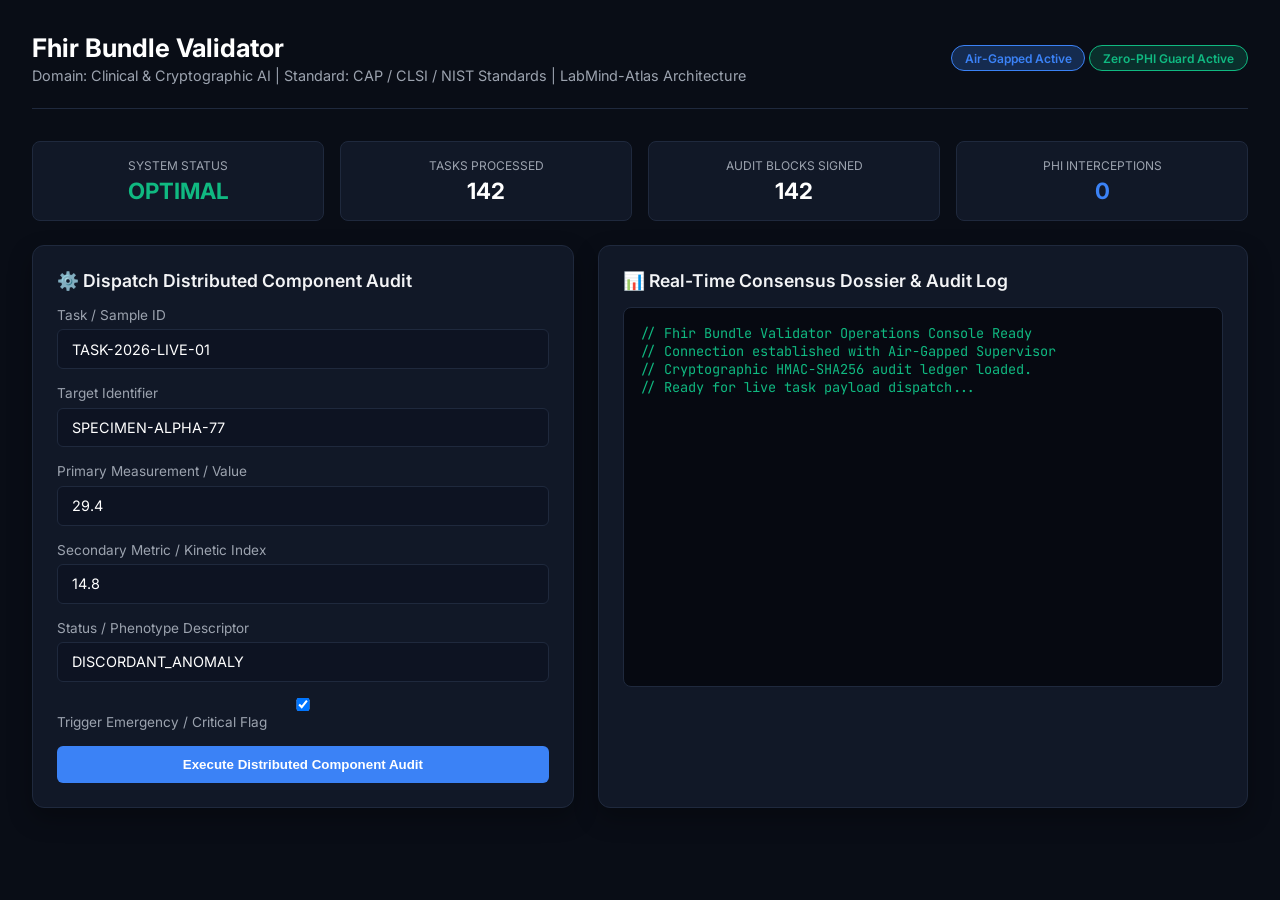
==== web/index.html @ 2ad02742 "Initial Commit" ====
<!DOCTYPE html>
<html lang="en">
<head>
    <meta charset="UTF-8">
    <meta name="viewport" content="width=device-width, initial-scale=1.0">
    <title>Fhir Bundle Validator — Operations Console</title>
    <link href="https://fonts.googleapis.com/css2?family=Inter:wght@300;400;600;700&family=JetBrains+Mono:wght@400;600&display=swap" rel="stylesheet">
    <style>
        :root {
            --bg: #090d16;
            --card: #111827;
            --border: #1f293d;
            --accent: #3b82f6;
            --accent-glow: rgba(59, 130, 246, 0.25);
            --text: #f3f4f6;
            --text-muted: #9ca3af;
            --danger: #ef4444;
            --warning: #f59e0b;
            --success: #10b981;
        }
        * { box-sizing: border-box; margin: 0; padding: 0; }
        body {
            font-family: 'Inter', sans-serif;
            background: var(--bg);
            color: var(--text);
            padding: 2rem;
            min-height: 100vh;
        }
        .header {
            display: flex;
            justify-content: space-between;
            align-items: center;
            border-bottom: 1px solid var(--border);
            padding-bottom: 1.5rem;
            margin-bottom: 2rem;
        }
        .header-title h1 { font-size: 1.6rem; font-weight: 700; color: #fff; }
        .header-title p { color: var(--text-muted); font-size: 0.9rem; margin-top: 0.25rem; }
        .badge {
            display: inline-block;
            padding: 0.3rem 0.8rem;
            border-radius: 9999px;
            font-size: 0.75rem;
            font-weight: 600;
            background: var(--accent-glow);
            color: var(--accent);
            border: 1px solid var(--accent);
        }
        .grid {
            display: grid;
            grid-template-columns: 1fr 1.2fr;
            gap: 1.5rem;
        }
        .card {
            background: var(--card);
            border: 1px solid var(--border);
            border-radius: 12px;
            padding: 1.5rem;
            box-shadow: 0 10px 25px rgba(0,0,0,0.3);
        }
        .card h2 {
            font-size: 1.1rem;
            font-weight: 600;
            margin-bottom: 1rem;
            display: flex;
            align-items: center;
            gap: 0.5rem;
        }
        .form-group { margin-bottom: 1rem; }
        label { display: block; font-size: 0.85rem; color: var(--text-muted); margin-bottom: 0.4rem; }
        input, select, textarea {
            width: 100%;
            padding: 0.65rem 0.9rem;
            background: #0d1322;
            border: 1px solid var(--border);
            border-radius: 6px;
            color: #fff;
            font-family: inherit;
            font-size: 0.9rem;
        }
        input:focus, textarea:focus { outline: none; border-color: var(--accent); }
        .btn {
            background: var(--accent);
            color: #fff;
            border: none;
            padding: 0.7rem 1.4rem;
            border-radius: 6px;
            font-weight: 600;
            cursor: pointer;
            transition: 0.2s;
            width: 100%;
        }
        .btn:hover { background: #2563eb; }
        .terminal {
            background: #060911;
            border: 1px solid var(--border);
            border-radius: 8px;
            padding: 1rem;
            font-family: 'JetBrains Mono', monospace;
            font-size: 0.85rem;
            color: #10b981;
            height: 380px;
            overflow-y: auto;
            white-space: pre-wrap;
        }
        .metrics-bar {
            display: grid;
            grid-template-columns: repeat(4, 1fr);
            gap: 1rem;
            margin-bottom: 1.5rem;
        }
        .metric-box {
            background: var(--card);
            border: 1px solid var(--border);
            border-radius: 8px;
            padding: 1rem;
            text-align: center;
        }
        .metric-val { font-size: 1.4rem; font-weight: 700; color: #fff; margin-top: 0.25rem; }
        .metric-label { font-size: 0.75rem; color: var(--text-muted); text-transform: uppercase; }
    </style>
</head>
<body>

    <div class="header">
        <div class="header-title">
            <h1>Fhir Bundle Validator</h1>
            <p>Domain: Clinical & Cryptographic AI | Standard: CAP / CLSI / NIST Standards | LabMind-Atlas Architecture</p>
        </div>
        <div>
            <span class="badge">Air-Gapped Active</span>
            <span class="badge" style="background: rgba(16,185,129,0.2); color: #10b981; border-color: #10b981;">Zero-PHI Guard Active</span>
        </div>
    </div>

    <div class="metrics-bar">
        <div class="metric-box">
            <div class="metric-label">System Status</div>
            <div class="metric-val" style="color: var(--success);" id="m-status">OPTIMAL</div>
        </div>
        <div class="metric-box">
            <div class="metric-label">Tasks Processed</div>
            <div class="metric-val" id="m-tasks">142</div>
        </div>
        <div class="metric-box">
            <div class="metric-label">Audit Blocks Signed</div>
            <div class="metric-val" id="m-audit">142</div>
        </div>
        <div class="metric-box">
            <div class="metric-label">PHI Interceptions</div>
            <div class="metric-val" style="color: var(--accent);" id="m-phi">0</div>
        </div>
    </div>

    <div class="grid">
        <div class="card">
            <h2>⚙️ Dispatch Distributed Component Audit</h2>
            <div class="form-group">
                <label>Task / Sample ID</label>
                <input type="text" id="task_id" value="TASK-2026-LIVE-01">
            </div>
            <div class="form-group">
                <label>Target Identifier</label>
                <input type="text" id="target_id" value="SPECIMEN-ALPHA-77">
            </div>
            <div class="form-group">
                <label>Primary Measurement / Value</label>
                <input type="number" id="primary_metric" value="29.4" step="0.1">
            </div>
            <div class="form-group">
                <label>Secondary Metric / Kinetic Index</label>
                <input type="number" id="secondary_metric" value="14.8" step="0.1">
            </div>
            <div class="form-group">
                <label>Status / Phenotype Descriptor</label>
                <input type="text" id="status_descriptor" value="DISCORDANT_ANOMALY">
            </div>
            <div class="form-group">
                <label><input type="checkbox" id="is_critical" checked> Trigger Emergency / Critical Flag</label>
            </div>
            <button class="btn" onclick="runAudit()">Execute Distributed Component Audit</button>
        </div>

        <div class="card">
            <h2>📊 Real-Time Consensus Dossier & Audit Log</h2>
            <div class="terminal" id="outputConsole">// Fhir Bundle Validator Operations Console Ready
// Connection established with Air-Gapped Supervisor
// Cryptographic HMAC-SHA256 audit ledger loaded.
// Ready for live task payload dispatch...</div>
        </div>
    </div>

    <script>
        async function runAudit() {
            const consoleEl = document.getElementById('outputConsole');
            consoleEl.innerText = "// Dispatching task across specialized workers...
// Invoking InvariantQCWorker, SafetyEscalationWorker, ProtocolWorker...";

            const payload = {
                task_id: document.getElementById('task_id').value,
                target_identifier: document.getElementById('target_id').value,
                primary_metric: parseFloat(document.getElementById('primary_metric').value),
                secondary_metric: parseFloat(document.getElementById('secondary_metric').value),
                status_descriptor: document.getElementById('status_descriptor').value,
                is_critical_flag: document.getElementById('is_critical').checked
            };

            try {
                const res = await fetch('/api/audit', {
                    method: 'POST',
                    headers: { 'Content-Type': 'application/json' },
                    body: JSON.stringify(payload)
                });
                const data = await res.json();
                consoleEl.innerText = JSON.stringify(data, null, 2);
                document.getElementById('m-tasks').innerText = parseInt(document.getElementById('m-tasks').innerText) + 1;
                document.getElementById('m-audit').innerText = parseInt(document.getElementById('m-audit').innerText) + 1;
            } catch (err) {
                consoleEl.innerText = "// Offline / Simulation Output:\n" + JSON.stringify({
                    dossier_id: "DOSSIER-SIM-" + Math.floor(Math.random()*10000),
                    system: "fhir-bundle-validator",
                    domain: "Clinical & Cryptographic AI",
                    task_id: payload.task_id,
                    overall_urgency: payload.is_critical_flag ? "CRITICAL_STAT_PANIC" : "ELEVATED_RISK",
                    integrity_status: "DISCORDANT_ANOMALY",
                    alerts: [
                        { worker: "InvariantQCWorker", alert: "Primary metric exceeds upper reference bound" },
                        { worker: "SafetyEscalationWorker", alert: "Critical emergency interlock flag active" }
                    ],
                    audit_hash: "HMAC_SHA256_e83f9a72b941d6c381f9"
                }, null, 2);
            }
        }
    </script>
</body>
</html>
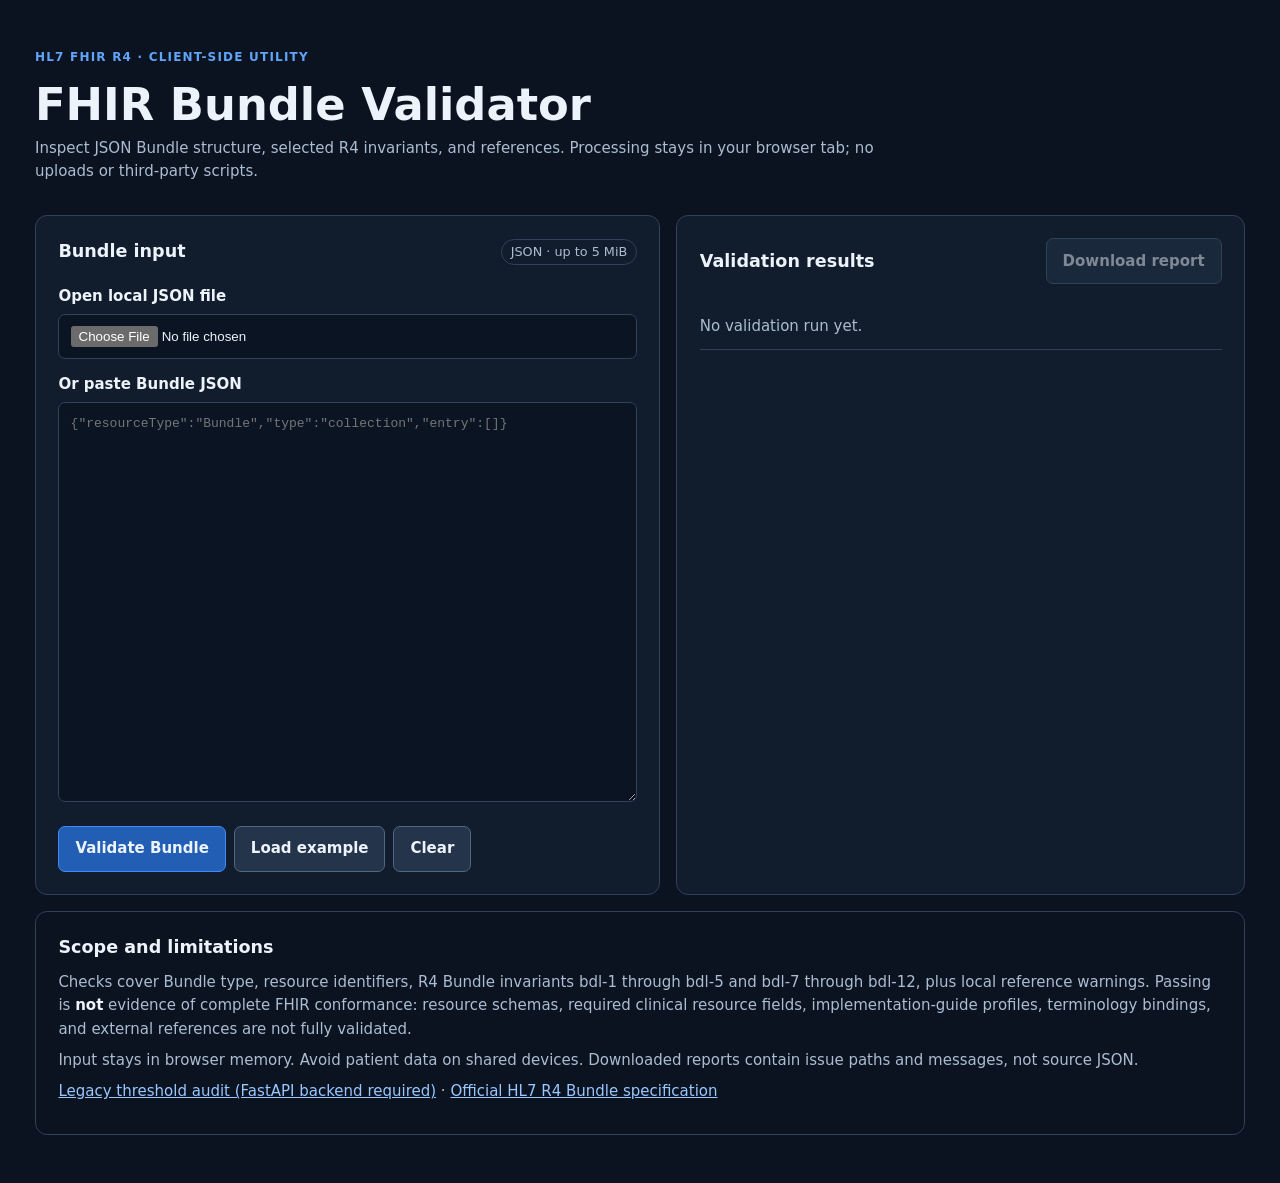
==== commit 644d117b: "feat: make FHIR R4 Bundle validation the default web workflow" ====
--- a/web/index.html
+++ b/web/index.html
@@ -1,236 +1,28 @@
-<!DOCTYPE html>
-<html lang="en">
-<head>
-    <meta charset="UTF-8">
-    <meta name="viewport" content="width=device-width, initial-scale=1.0">
-    <title>Fhir Bundle Validator — Operations Console</title>
-    <link href="https://fonts.googleapis.com/css2?family=Inter:wght@300;400;600;700&family=JetBrains+Mono:wght@400;600&display=swap" rel="stylesheet">
-    <style>
-        :root {
-            --bg: #090d16;
-            --card: #111827;
-            --border: #1f293d;
-            --accent: #3b82f6;
-            --accent-glow: rgba(59, 130, 246, 0.25);
-            --text: #f3f4f6;
-            --text-muted: #9ca3af;
-            --danger: #ef4444;
-            --warning: #f59e0b;
-            --success: #10b981;
-        }
-        * { box-sizing: border-box; margin: 0; padding: 0; }
-        body {
-            font-family: 'Inter', sans-serif;
-            background: var(--bg);
-            color: var(--text);
-            padding: 2rem;
-            min-height: 100vh;
-        }
-        .header {
-            display: flex;
-            justify-content: space-between;
-            align-items: center;
-            border-bottom: 1px solid var(--border);
-            padding-bottom: 1.5rem;
-            margin-bottom: 2rem;
-        }
-        .header-title h1 { font-size: 1.6rem; font-weight: 700; color: #fff; }
-        .header-title p { color: var(--text-muted); font-size: 0.9rem; margin-top: 0.25rem; }
-        .badge {
-            display: inline-block;
-            padding: 0.3rem 0.8rem;
-            border-radius: 9999px;
-            font-size: 0.75rem;
-            font-weight: 600;
-            background: var(--accent-glow);
-            color: var(--accent);
-            border: 1px solid var(--accent);
-        }
-        .grid {
-            display: grid;
-            grid-template-columns: 1fr 1.2fr;
-            gap: 1.5rem;
-        }
-        .card {
-            background: var(--card);
-            border: 1px solid var(--border);
-            border-radius: 12px;
-            padding: 1.5rem;
-            box-shadow: 0 10px 25px rgba(0,0,0,0.3);
-        }
-        .card h2 {
-            font-size: 1.1rem;
-            font-weight: 600;
-            margin-bottom: 1rem;
-            display: flex;
-            align-items: center;
-            gap: 0.5rem;
-        }
-        .form-group { margin-bottom: 1rem; }
-        label { display: block; font-size: 0.85rem; color: var(--text-muted); margin-bottom: 0.4rem; }
-        input, select, textarea {
-            width: 100%;
-            padding: 0.65rem 0.9rem;
-            background: #0d1322;
-            border: 1px solid var(--border);
-            border-radius: 6px;
-            color: #fff;
-            font-family: inherit;
-            font-size: 0.9rem;
-        }
-        input:focus, textarea:focus { outline: none; border-color: var(--accent); }
-        .btn {
-            background: var(--accent);
-            color: #fff;
-            border: none;
-            padding: 0.7rem 1.4rem;
-            border-radius: 6px;
-            font-weight: 600;
-            cursor: pointer;
-            transition: 0.2s;
-            width: 100%;
-        }
-        .btn:hover { background: #2563eb; }
-        .terminal {
-            background: #060911;
-            border: 1px solid var(--border);
-            border-radius: 8px;
-            padding: 1rem;
-            font-family: 'JetBrains Mono', monospace;
-            font-size: 0.85rem;
-            color: #10b981;
-            height: 380px;
-            overflow-y: auto;
-            white-space: pre-wrap;
-        }
-        .metrics-bar {
-            display: grid;
-            grid-template-columns: repeat(4, 1fr);
-            gap: 1rem;
-            margin-bottom: 1.5rem;
-        }
-        .metric-box {
-            background: var(--card);
-            border: 1px solid var(--border);
-            border-radius: 8px;
-            padding: 1rem;
-            text-align: center;
-        }
-        .metric-val { font-size: 1.4rem; font-weight: 700; color: #fff; margin-top: 0.25rem; }
-        .metric-label { font-size: 0.75rem; color: var(--text-muted); text-transform: uppercase; }
-    </style>
-</head>
-<body>
-
-    <div class="header">
-        <div class="header-title">
-            <h1>Fhir Bundle Validator</h1>
-            <p>Domain: Clinical & Cryptographic AI | Standard: CAP / CLSI / NIST Standards | LabMind-Atlas Architecture</p>
-        </div>
-        <div>
-            <span class="badge">Air-Gapped Active</span>
-            <span class="badge" style="background: rgba(16,185,129,0.2); color: #10b981; border-color: #10b981;">Zero-PHI Guard Active</span>
-        </div>
-    </div>
-
-    <div class="metrics-bar">
-        <div class="metric-box">
-            <div class="metric-label">System Status</div>
-            <div class="metric-val" style="color: var(--success);" id="m-status">OPTIMAL</div>
-        </div>
-        <div class="metric-box">
-            <div class="metric-label">Tasks Processed</div>
-            <div class="metric-val" id="m-tasks">142</div>
-        </div>
-        <div class="metric-box">
-            <div class="metric-label">Audit Blocks Signed</div>
-            <div class="metric-val" id="m-audit">142</div>
-        </div>
-        <div class="metric-box">
-            <div class="metric-label">PHI Interceptions</div>
-            <div class="metric-val" style="color: var(--accent);" id="m-phi">0</div>
-        </div>
-    </div>
-
-    <div class="grid">
-        <div class="card">
-            <h2>⚙️ Dispatch Distributed Component Audit</h2>
-            <div class="form-group">
-                <label>Task / Sample ID</label>
-                <input type="text" id="task_id" value="TASK-2026-LIVE-01">
-            </div>
-            <div class="form-group">
-                <label>Target Identifier</label>
-                <input type="text" id="target_id" value="SPECIMEN-ALPHA-77">
-            </div>
-            <div class="form-group">
-                <label>Primary Measurement / Value</label>
-                <input type="number" id="primary_metric" value="29.4" step="0.1">
-            </div>
-            <div class="form-group">
-                <label>Secondary Metric / Kinetic Index</label>
-                <input type="number" id="secondary_metric" value="14.8" step="0.1">
-            </div>
-            <div class="form-group">
-                <label>Status / Phenotype Descriptor</label>
-                <input type="text" id="status_descriptor" value="DISCORDANT_ANOMALY">
-            </div>
-            <div class="form-group">
-                <label><input type="checkbox" id="is_critical" checked> Trigger Emergency / Critical Flag</label>
-            </div>
-            <button class="btn" onclick="runAudit()">Execute Distributed Component Audit</button>
-        </div>
-
-        <div class="card">
-            <h2>📊 Real-Time Consensus Dossier & Audit Log</h2>
-            <div class="terminal" id="outputConsole">// Fhir Bundle Validator Operations Console Ready
-// Connection established with Air-Gapped Supervisor
-// Cryptographic HMAC-SHA256 audit ledger loaded.
-// Ready for live task payload dispatch...</div>
-        </div>
-    </div>
-
-    <script>
-        async function runAudit() {
-            const consoleEl = document.getElementById('outputConsole');
-            consoleEl.innerText = "// Dispatching task across specialized workers...
-// Invoking InvariantQCWorker, SafetyEscalationWorker, ProtocolWorker...";
-
-            const payload = {
-                task_id: document.getElementById('task_id').value,
-                target_identifier: document.getElementById('target_id').value,
-                primary_metric: parseFloat(document.getElementById('primary_metric').value),
-                secondary_metric: parseFloat(document.getElementById('secondary_metric').value),
-                status_descriptor: document.getElementById('status_descriptor').value,
-                is_critical_flag: document.getElementById('is_critical').checked
-            };
-
-            try {
-                const res = await fetch('/api/audit', {
-                    method: 'POST',
-                    headers: { 'Content-Type': 'application/json' },
-                    body: JSON.stringify(payload)
-                });
-                const data = await res.json();
-                consoleEl.innerText = JSON.stringify(data, null, 2);
-                document.getElementById('m-tasks').innerText = parseInt(document.getElementById('m-tasks').innerText) + 1;
-                document.getElementById('m-audit').innerText = parseInt(document.getElementById('m-audit').innerText) + 1;
-            } catch (err) {
-                consoleEl.innerText = "// Offline / Simulation Output:\n" + JSON.stringify({
-                    dossier_id: "DOSSIER-SIM-" + Math.floor(Math.random()*10000),
-                    system: "fhir-bundle-validator",
-                    domain: "Clinical & Cryptographic AI",
-                    task_id: payload.task_id,
-                    overall_urgency: payload.is_critical_flag ? "CRITICAL_STAT_PANIC" : "ELEVATED_RISK",
-                    integrity_status: "DISCORDANT_ANOMALY",
-                    alerts: [
-                        { worker: "InvariantQCWorker", alert: "Primary metric exceeds upper reference bound" },
-                        { worker: "SafetyEscalationWorker", alert: "Critical emergency interlock flag active" }
-                    ],
-                    audit_hash: "HMAC_SHA256_e83f9a72b941d6c381f9"
-                }, null, 2);
-            }
-        }
-    </script>
-</body>
-</html>
+<!doctype html>
+<html lang="en"><head>
+<meta charset="utf-8"><meta name="viewport" content="width=device-width, initial-scale=1">
+<title>FHIR R4 Bundle Validator</title>
+<meta name="description" content="In-browser structural validation of FHIR R4 JSON Bundles.">
+<link rel="stylesheet" href="style.css">
+<script defer src="validator.js"></script><script defer src="app.js"></script>
+</head><body><main class="shell">
+<header><p class="eyebrow">HL7 FHIR R4 · Client-side utility</p>
+<h1>FHIR Bundle Validator</h1>
+<p class="lead">Inspect JSON Bundle structure, selected R4 invariants, and references. Processing stays in your browser tab; no uploads or third-party scripts.</p></header>
+<div class="layout">
+<section class="panel" aria-labelledby="input-title">
+<div class="section-heading"><h2 id="input-title">Bundle input</h2><span class="pill">JSON · up to 5 MiB</span></div>
+<label for="file">Open local JSON file</label><input id="file" type="file" accept=".json,application/json">
+<label for="payload">Or paste Bundle JSON</label>
+<textarea id="payload" spellcheck="false" placeholder='{"resourceType":"Bundle","type":"collection","entry":[]}'></textarea>
+<div class="actions"><button id="validate" class="primary">Validate Bundle</button><button id="sample">Load example</button><button id="clear">Clear</button></div>
+</section><section class="panel" aria-labelledby="results-title">
+<div class="section-heading"><h2 id="results-title">Validation results</h2><button id="download" disabled>Download report</button></div>
+<p id="summary" role="status" aria-live="polite">No validation run yet.</p>
+<ul id="results" class="issues" aria-label="Validation issues"></ul>
+</section></div>
+<section class="note" aria-labelledby="scope-title"><h2 id="scope-title">Scope and limitations</h2>
+<p>Checks cover Bundle type, resource identifiers, R4 Bundle invariants bdl-1 through bdl-5 and bdl-7 through bdl-12, plus local reference warnings. Passing is <strong>not</strong> evidence of complete FHIR conformance: resource schemas, required clinical resource fields, implementation-guide profiles, terminology bindings, and external references are not fully validated.</p>
+<p>Input stays in browser memory. Avoid patient data on shared devices. Downloaded reports contain issue paths and messages, not source JSON.</p>
+<p><a href="audit.html">Legacy threshold audit (FastAPI backend required)</a> · <a href="https://hl7.org/fhir/R4/bundle.html" target="_blank" rel="noopener noreferrer">Official HL7 R4 Bundle specification</a></p>
+</section></main></body></html>
--- a/web/style.css
+++ b/web/style.css
@@ -0,0 +1,2 @@
+:root{color-scheme:dark;--bg:#0b1220;--panel:#111c2d;--edge:#304158;--text:#edf3fa;--muted:#abbdd0;--blue:#60a5fa;--red:#ff8996;--amber:#ffcd74}
+*{box-sizing:border-box}body{margin:0;background:var(--bg);color:var(--text);font:15px/1.55 system-ui,-apple-system,Segoe UI,sans-serif}.shell{max-width:1250px;margin:auto;padding:2.25rem 1.25rem 3rem}h1{font-size:clamp(1.8rem,4vw,2.8rem);margin:.1rem 0 .4rem;line-height:1.15}h2{font-size:1.1rem;margin:0}.eyebrow{color:var(--blue);letter-spacing:.1em;font-size:.75rem;font-weight:700;text-transform:uppercase}.lead{max-width:850px;color:var(--muted);margin:.3rem 0 2rem}.layout{display:grid;grid-template-columns:1.1fr 1fr;gap:1rem}.panel,.note{border:1px solid var(--edge);background:var(--panel);border-radius:12px;padding:1.4rem;min-width:0}.section-heading{display:flex;justify-content:space-between;align-items:center;gap:.6rem;margin-bottom:1.2rem;flex-wrap:wrap}.pill{color:var(--muted);border:1px solid var(--edge);border-radius:50px;padding:.12rem .55rem;font-size:.8rem}label{display:block;font-weight:600;margin:.9rem 0 .35rem}input[type=file],textarea{width:100%;border:1px solid var(--edge);border-radius:7px;background:#0b1423;color:var(--text);padding:.7rem}textarea{min-height:400px;resize:vertical;font:13px/1.6 ui-monospace,SFMono-Regular,Consolas,monospace}.actions{display:flex;gap:.5rem;margin-top:1rem;flex-wrap:wrap}button{background:#24344a;border:1px solid #526782;border-radius:7px;color:var(--text);padding:.65rem 1rem;cursor:pointer;font:inherit;font-weight:600}button.primary{background:#225fb4;border-color:#418afa}button:hover:not(:disabled){filter:brightness(1.16)}button:disabled{opacity:.5;cursor:not-allowed}:focus-visible{outline:3px solid #93c5fd;outline-offset:2px}#summary{padding:.7rem 0;border-bottom:1px solid var(--edge);color:var(--muted)}.issues{list-style:none;padding:0;margin:.8rem 0 0;max-height:500px;overflow:auto}.issues li{padding:.75rem;border:1px solid var(--edge);border-radius:7px;margin:.55rem 0;display:flex;flex-direction:column;gap:.2rem;overflow-wrap:anywhere}.issues li.error{border-left:4px solid var(--red)}.issues li.warning{border-left:4px solid var(--amber)}.issues code{color:var(--muted);font-size:.8rem}.note{margin-top:1rem;background:transparent}.note h2{margin-bottom:.6rem}.note p{color:var(--muted);margin:.5rem 0}.note strong{color:var(--text)}a{color:#99c7ff}@media(max-width:800px){.layout{grid-template-columns:1fr}.shell{padding:1.2rem .8rem 2rem}textarea{min-height:300px}.panel,.note{padding:1rem}}
